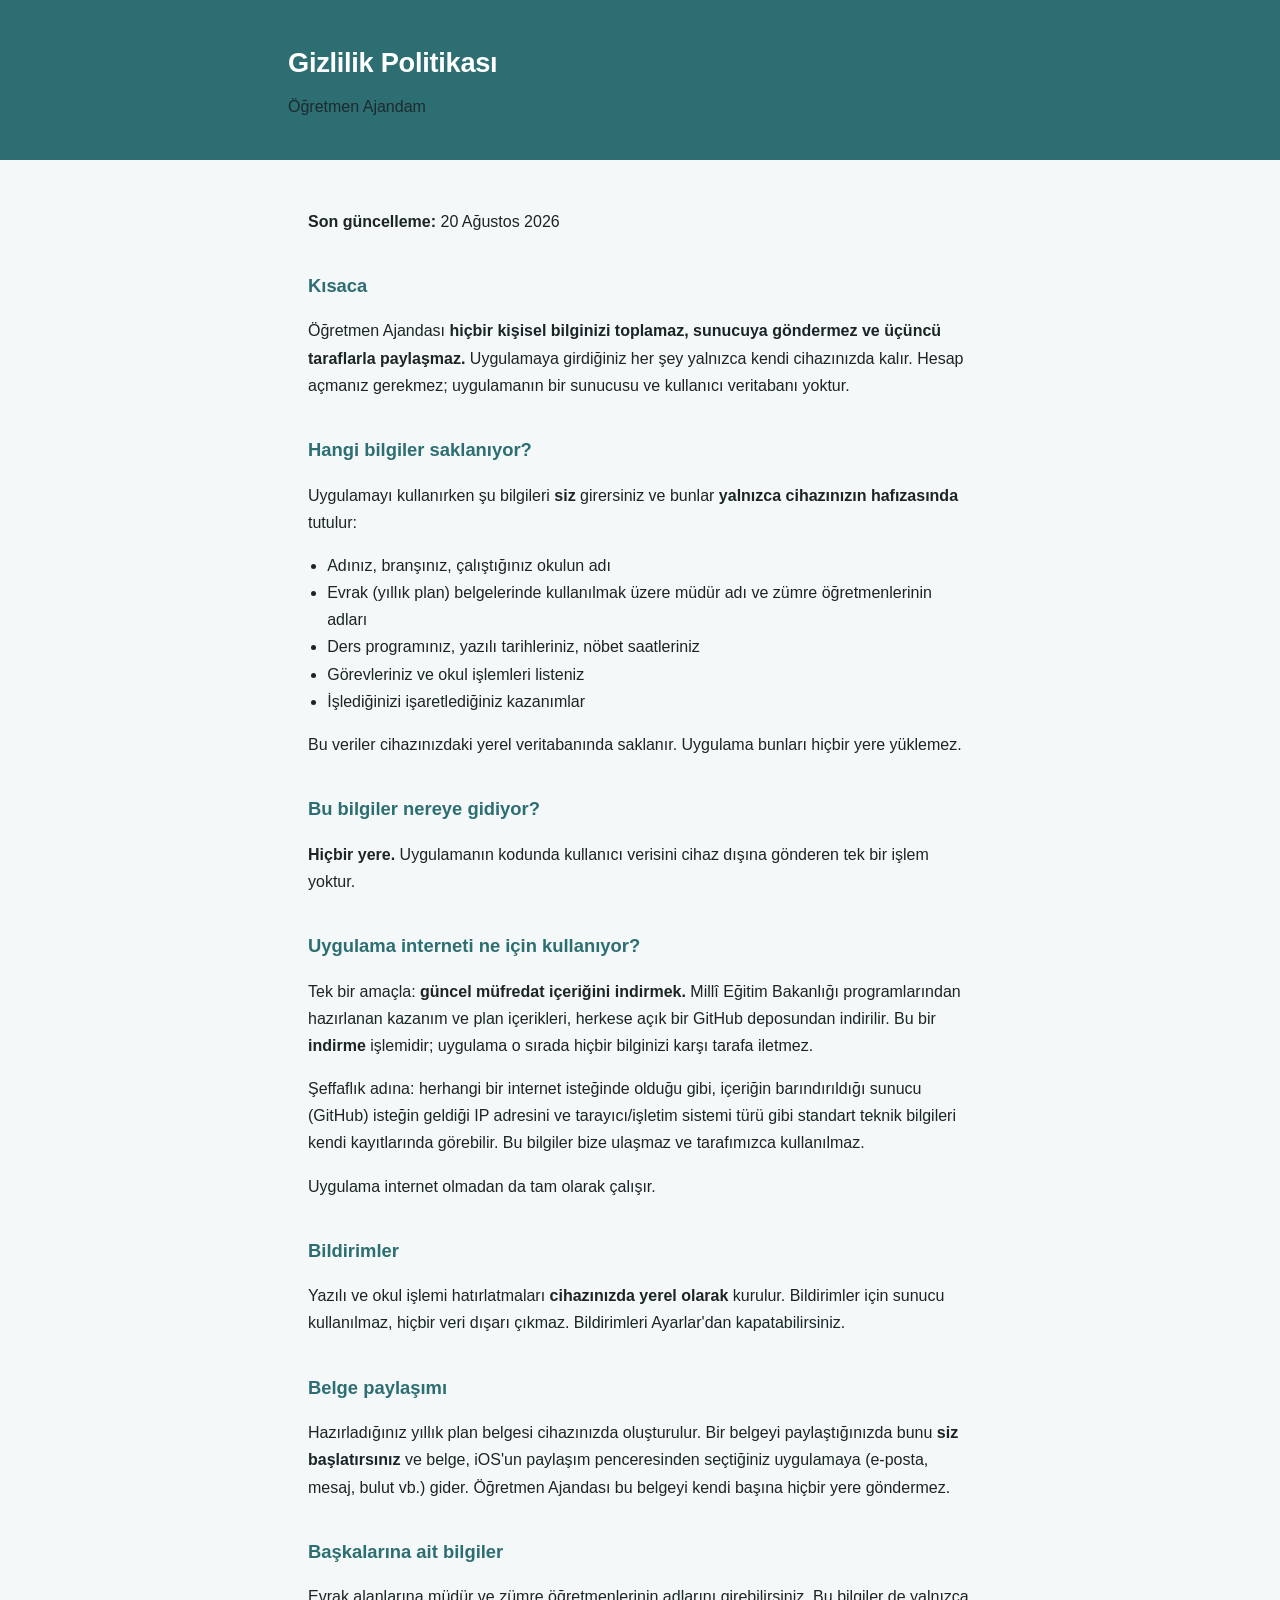
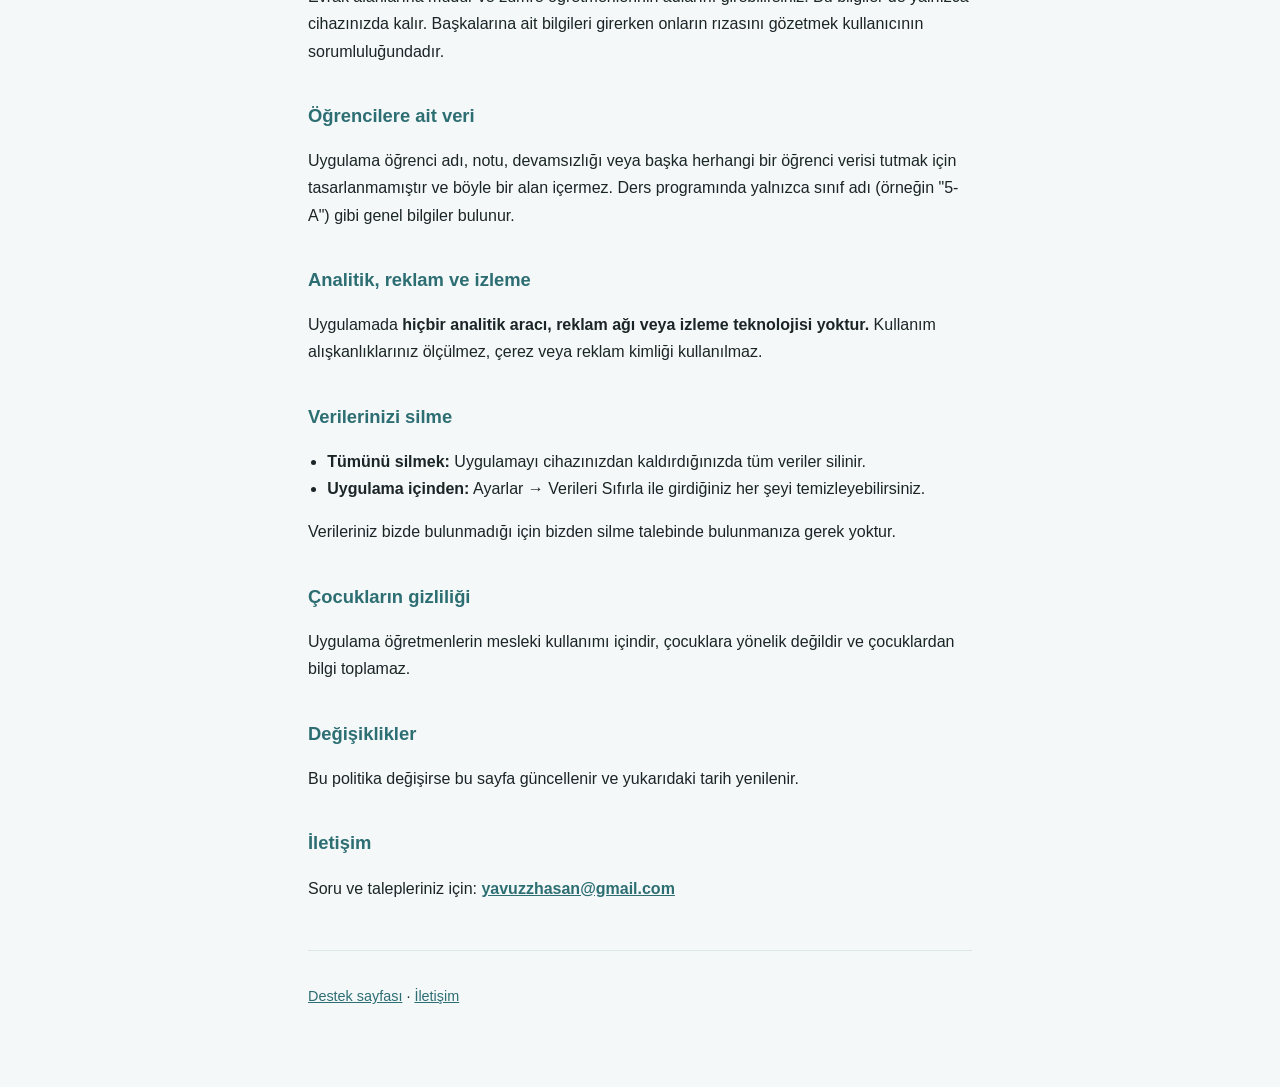
==== docs/gizlilik.html @ 54bf736d "Destek ve gizlilik sayfaları (GitHub Pages) App Store, destek URL'si ve gizlilik politikası URL'si o" ====
<!doctype html>
<html lang="tr">
<head>
<meta charset="utf-8">
<meta name="viewport" content="width=device-width,initial-scale=1">
<title>Öğretmen Ajandam — Gizlilik Politikası</title>
<link rel="stylesheet" href="ortak.css">
</head>
<body>
<header><div class="kap">
  <h1>Gizlilik Politikası</h1>
  <p>Öğretmen Ajandam</p>
</div></header>

<div class="kap">
<p><strong>Son güncelleme:</strong> 20 Ağustos 2026</p>
<h2>Kısaca</h2>
<p>Öğretmen Ajandası <strong>hiçbir kişisel bilginizi toplamaz, sunucuya göndermez ve üçüncü taraflarla paylaşmaz.</strong> Uygulamaya girdiğiniz her şey yalnızca kendi cihazınızda kalır. Hesap açmanız gerekmez; uygulamanın bir sunucusu ve kullanıcı veritabanı yoktur.</p>
<h2>Hangi bilgiler saklanıyor?</h2>
<p>Uygulamayı kullanırken şu bilgileri <strong>siz</strong> girersiniz ve bunlar <strong>yalnızca cihazınızın hafızasında</strong> tutulur:</p>
<ul><li>Adınız, branşınız, çalıştığınız okulun adı</li><li>Evrak (yıllık plan) belgelerinde kullanılmak üzere müdür adı ve zümre öğretmenlerinin adları</li><li>Ders programınız, yazılı tarihleriniz, nöbet saatleriniz</li><li>Görevleriniz ve okul işlemleri listeniz</li><li>İşlediğinizi işaretlediğiniz kazanımlar</li></ul>
<p>Bu veriler cihazınızdaki yerel veritabanında saklanır. Uygulama bunları hiçbir yere yüklemez.</p>
<h2>Bu bilgiler nereye gidiyor?</h2>
<p><strong>Hiçbir yere.</strong> Uygulamanın kodunda kullanıcı verisini cihaz dışına gönderen tek bir işlem yoktur.</p>
<h2>Uygulama interneti ne için kullanıyor?</h2>
<p>Tek bir amaçla: <strong>güncel müfredat içeriğini indirmek.</strong> Millî Eğitim Bakanlığı programlarından hazırlanan kazanım ve plan içerikleri, herkese açık bir GitHub deposundan indirilir. Bu bir <strong>indirme</strong> işlemidir; uygulama o sırada hiçbir bilginizi karşı tarafa iletmez.</p>
<p>Şeffaflık adına: herhangi bir internet isteğinde olduğu gibi, içeriğin barındırıldığı sunucu (GitHub) isteğin geldiği IP adresini ve tarayıcı/işletim sistemi türü gibi standart teknik bilgileri kendi kayıtlarında görebilir. Bu bilgiler bize ulaşmaz ve tarafımızca kullanılmaz.</p>
<p>Uygulama internet olmadan da tam olarak çalışır.</p>
<h2>Bildirimler</h2>
<p>Yazılı ve okul işlemi hatırlatmaları <strong>cihazınızda yerel olarak</strong> kurulur. Bildirimler için sunucu kullanılmaz, hiçbir veri dışarı çıkmaz. Bildirimleri Ayarlar&#x27;dan kapatabilirsiniz.</p>
<h2>Belge paylaşımı</h2>
<p>Hazırladığınız yıllık plan belgesi cihazınızda oluşturulur. Bir belgeyi paylaştığınızda bunu <strong>siz başlatırsınız</strong> ve belge, iOS&#x27;un paylaşım penceresinden seçtiğiniz uygulamaya (e-posta, mesaj, bulut vb.) gider. Öğretmen Ajandası bu belgeyi kendi başına hiçbir yere göndermez.</p>
<h2>Başkalarına ait bilgiler</h2>
<p>Evrak alanlarına müdür ve zümre öğretmenlerinin adlarını girebilirsiniz. Bu bilgiler de yalnızca cihazınızda kalır. Başkalarına ait bilgileri girerken onların rızasını gözetmek kullanıcının sorumluluğundadır.</p>
<h2>Öğrencilere ait veri</h2>
<p>Uygulama öğrenci adı, notu, devamsızlığı veya başka herhangi bir öğrenci verisi tutmak için tasarlanmamıştır ve böyle bir alan içermez. Ders programında yalnızca sınıf adı (örneğin &quot;5-A&quot;) gibi genel bilgiler bulunur.</p>
<h2>Analitik, reklam ve izleme</h2>
<p>Uygulamada <strong>hiçbir analitik aracı, reklam ağı veya izleme teknolojisi yoktur.</strong> Kullanım alışkanlıklarınız ölçülmez, çerez veya reklam kimliği kullanılmaz.</p>
<h2>Verilerinizi silme</h2>
<ul><li><strong>Tümünü silmek:</strong> Uygulamayı cihazınızdan kaldırdığınızda tüm veriler silinir.</li><li><strong>Uygulama içinden:</strong> Ayarlar → Verileri Sıfırla ile girdiğiniz her şeyi temizleyebilirsiniz.</li></ul>
<p>Verileriniz bizde bulunmadığı için bizden silme talebinde bulunmanıza gerek yoktur.</p>
<h2>Çocukların gizliliği</h2>
<p>Uygulama öğretmenlerin mesleki kullanımı içindir, çocuklara yönelik değildir ve çocuklardan bilgi toplamaz.</p>
<h2>Değişiklikler</h2>
<p>Bu politika değişirse bu sayfa güncellenir ve yukarıdaki tarih yenilenir.</p>
<h2>İletişim</h2>
<p>Soru ve talepleriniz için: <strong><a href="mailto:yavuzzhasan@gmail.com">yavuzzhasan@gmail.com</a></strong></p>
<footer>
  <p><a href="index.html">Destek sayfası</a> ·
     <a href="mailto:yavuzzhasan@gmail.com">İletişim</a></p>
</footer>
</div>
</body>
</html>
---- docs/ortak.css ----
:root{--ana:#2d6e73;--ana-acik:#8fd3d8;--metin:#1b2426;--soluk:#5a6b6e;--zemin:#f4f8f9;--kart:#fff;--cizgi:#dde7e9}
@media (prefers-color-scheme:dark){:root{--metin:#e8f0f1;--soluk:#a3b4b7;--zemin:#12191a;--kart:#1a2426;--cizgi:#2a3739;--ana-acik:#2d6e73}}
*{box-sizing:border-box}
body{margin:0;background:var(--zemin);color:var(--metin);
 font:16px/1.7 -apple-system,BlinkMacSystemFont,"Segoe UI",Roboto,Helvetica,Arial,sans-serif}
.kap{max-width:44rem;margin:0 auto;padding:2rem 1.25rem 4rem}
header{background:var(--ana);color:#fff;padding:2.5rem 1.25rem}
header .kap{padding:0;max-width:44rem}
header h1{margin:0;font-size:1.7rem;letter-spacing:-.01em}
header p{margin:.4rem 0 0;opacity:.9}
h2{margin:2.2rem 0 .6rem;font-size:1.15rem;color:var(--ana)}
@media (prefers-color-scheme:dark){h2{color:var(--ana-acik)}}
h3{margin:1.4rem 0 .3rem;font-size:1rem}
p,li{color:var(--metin)}
a{color:var(--ana)}
@media (prefers-color-scheme:dark){a{color:var(--ana-acik)}}
.kart{background:var(--kart);border:1px solid var(--cizgi);border-radius:14px;padding:1.1rem 1.25rem;margin:1rem 0}
.ozet{border-left:4px solid var(--ana)}
ul{padding-left:1.2rem}
footer{border-top:1px solid var(--cizgi);margin-top:3rem;padding-top:1.2rem;color:var(--soluk);font-size:.9rem}
code{background:var(--cizgi);padding:.1rem .35rem;border-radius:5px;font-size:.9em}
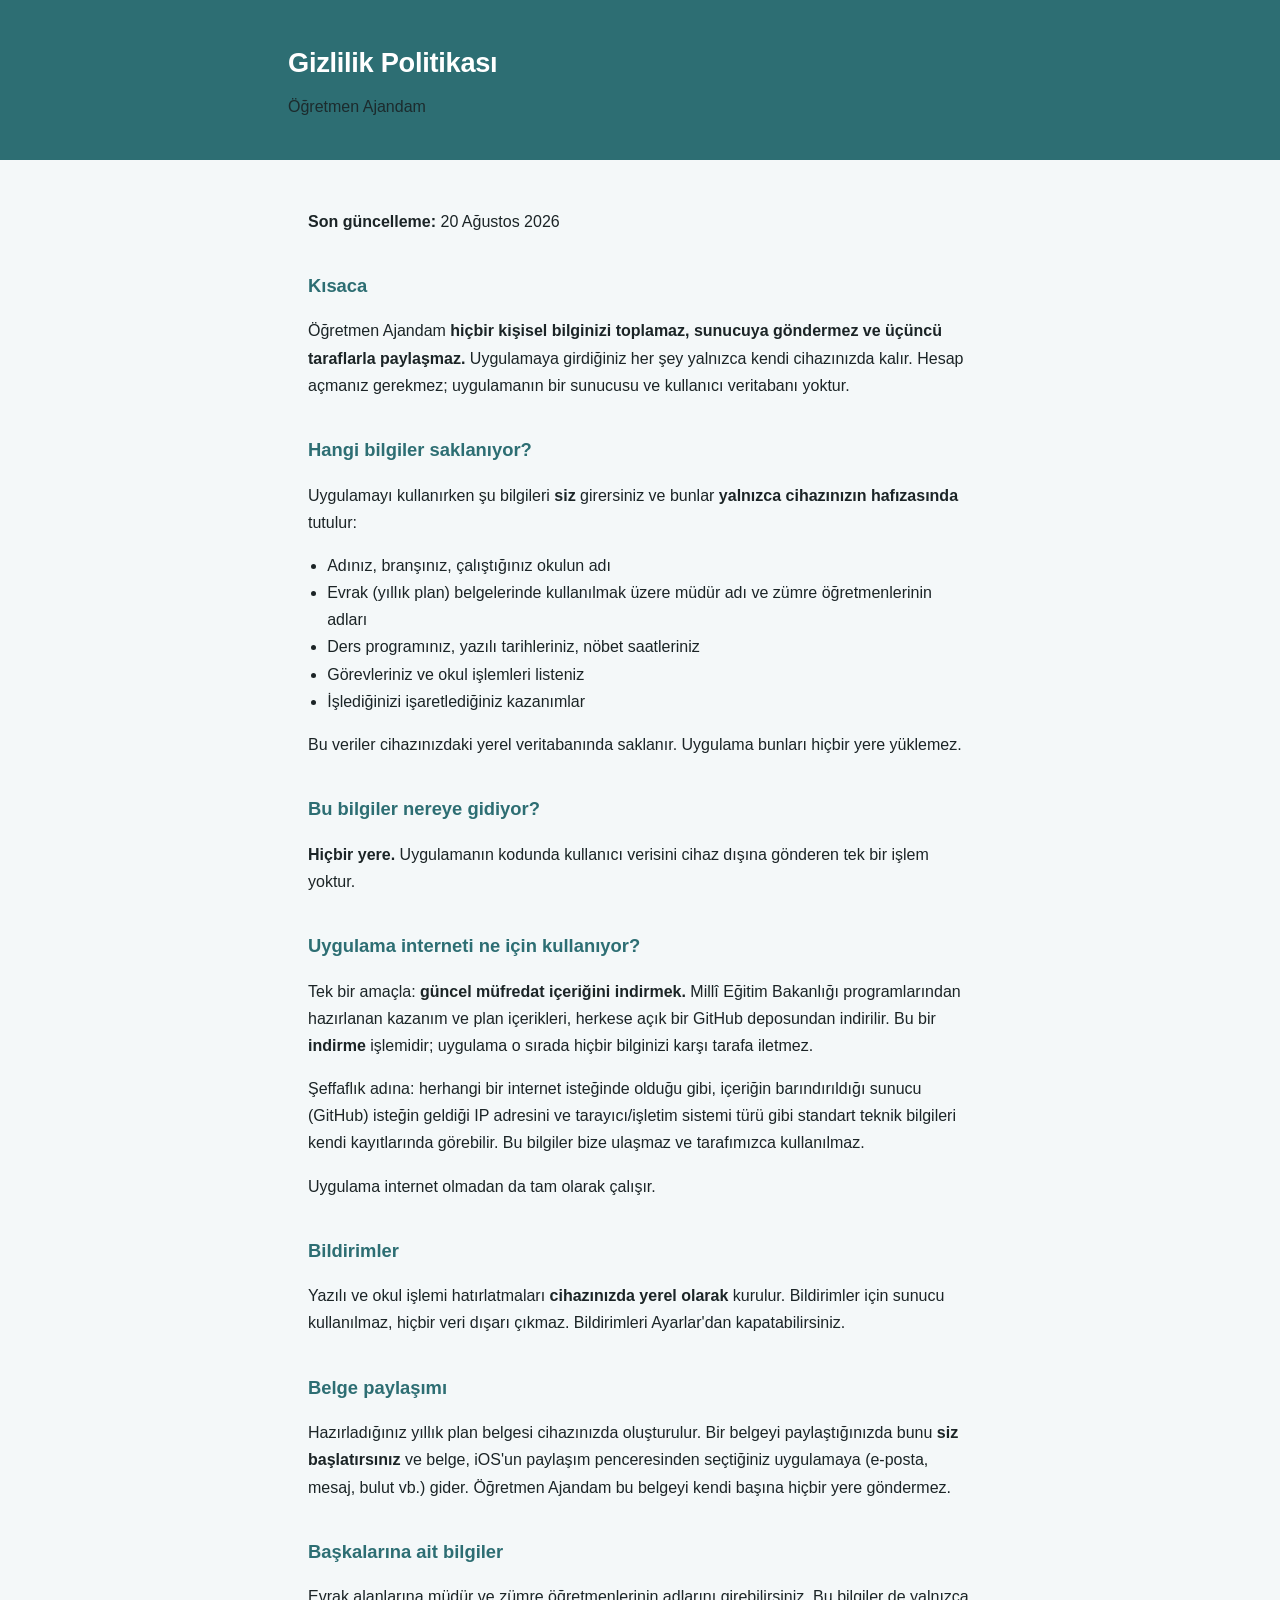
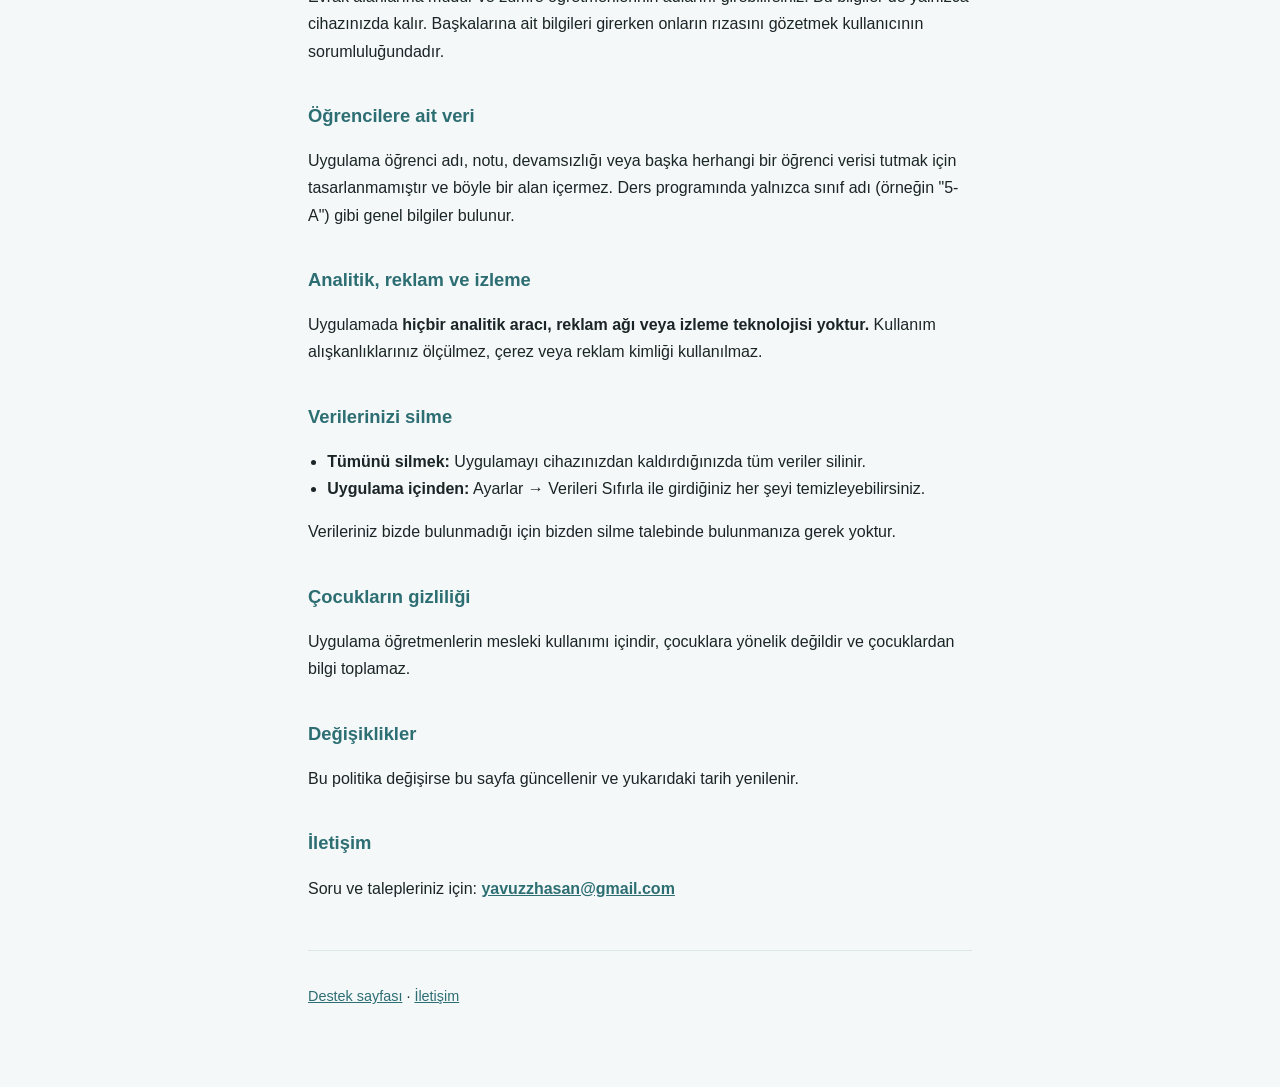
==== commit 5c24d047: "Gizlilik sayfası yeniden üretildi (uygulama adı düzeltmesi) Kaynak GIZLILIK.md'de gövdedeki iki "Öğr" ====
--- a/docs/gizlilik.html
+++ b/docs/gizlilik.html
@@ -15,7 +15,7 @@
 <div class="kap">
 <p><strong>Son güncelleme:</strong> 20 Ağustos 2026</p>
 <h2>Kısaca</h2>
-<p>Öğretmen Ajandası <strong>hiçbir kişisel bilginizi toplamaz, sunucuya göndermez ve üçüncü taraflarla paylaşmaz.</strong> Uygulamaya girdiğiniz her şey yalnızca kendi cihazınızda kalır. Hesap açmanız gerekmez; uygulamanın bir sunucusu ve kullanıcı veritabanı yoktur.</p>
+<p>Öğretmen Ajandam <strong>hiçbir kişisel bilginizi toplamaz, sunucuya göndermez ve üçüncü taraflarla paylaşmaz.</strong> Uygulamaya girdiğiniz her şey yalnızca kendi cihazınızda kalır. Hesap açmanız gerekmez; uygulamanın bir sunucusu ve kullanıcı veritabanı yoktur.</p>
 <h2>Hangi bilgiler saklanıyor?</h2>
 <p>Uygulamayı kullanırken şu bilgileri <strong>siz</strong> girersiniz ve bunlar <strong>yalnızca cihazınızın hafızasında</strong> tutulur:</p>
 <ul><li>Adınız, branşınız, çalıştığınız okulun adı</li><li>Evrak (yıllık plan) belgelerinde kullanılmak üzere müdür adı ve zümre öğretmenlerinin adları</li><li>Ders programınız, yazılı tarihleriniz, nöbet saatleriniz</li><li>Görevleriniz ve okul işlemleri listeniz</li><li>İşlediğinizi işaretlediğiniz kazanımlar</li></ul>
@@ -29,7 +29,7 @@
 <h2>Bildirimler</h2>
 <p>Yazılı ve okul işlemi hatırlatmaları <strong>cihazınızda yerel olarak</strong> kurulur. Bildirimler için sunucu kullanılmaz, hiçbir veri dışarı çıkmaz. Bildirimleri Ayarlar&#x27;dan kapatabilirsiniz.</p>
 <h2>Belge paylaşımı</h2>
-<p>Hazırladığınız yıllık plan belgesi cihazınızda oluşturulur. Bir belgeyi paylaştığınızda bunu <strong>siz başlatırsınız</strong> ve belge, iOS&#x27;un paylaşım penceresinden seçtiğiniz uygulamaya (e-posta, mesaj, bulut vb.) gider. Öğretmen Ajandası bu belgeyi kendi başına hiçbir yere göndermez.</p>
+<p>Hazırladığınız yıllık plan belgesi cihazınızda oluşturulur. Bir belgeyi paylaştığınızda bunu <strong>siz başlatırsınız</strong> ve belge, iOS&#x27;un paylaşım penceresinden seçtiğiniz uygulamaya (e-posta, mesaj, bulut vb.) gider. Öğretmen Ajandam bu belgeyi kendi başına hiçbir yere göndermez.</p>
 <h2>Başkalarına ait bilgiler</h2>
 <p>Evrak alanlarına müdür ve zümre öğretmenlerinin adlarını girebilirsiniz. Bu bilgiler de yalnızca cihazınızda kalır. Başkalarına ait bilgileri girerken onların rızasını gözetmek kullanıcının sorumluluğundadır.</p>
 <h2>Öğrencilere ait veri</h2>
--- a/docs/ortak.css
+++ b/docs/ortak.css
@@ -1,19 +1,19 @@
 :root{--ana:#2d6e73;--ana-acik:#8fd3d8;--metin:#1b2426;--soluk:#5a6b6e;--zemin:#f4f8f9;--kart:#fff;--cizgi:#dde7e9}
-@media (prefers-color-scheme:dark){:root{--metin:#e8f0f1;--soluk:#a3b4b7;--zemin:#12191a;--kart:#1a2426;--cizgi:#2a3739;--ana-acik:#2d6e73}}
+@media (prefers-color-scheme:dark){:root{--metin:#e8f0f1;--soluk:#a3b4b7;--zemin:#12191a;--kart:#1a2426;--cizgi:#2a3739;--ana:#8fd3d8}}
 *{box-sizing:border-box}
 body{margin:0;background:var(--zemin);color:var(--metin);
  font:16px/1.7 -apple-system,BlinkMacSystemFont,"Segoe UI",Roboto,Helvetica,Arial,sans-serif}
 .kap{max-width:44rem;margin:0 auto;padding:2rem 1.25rem 4rem}
-header{background:var(--ana);color:#fff;padding:2.5rem 1.25rem}
+header{background:#2d6e73;color:#fff;padding:2.5rem 1.25rem}
 header .kap{padding:0;max-width:44rem}
 header h1{margin:0;font-size:1.7rem;letter-spacing:-.01em}
 header p{margin:.4rem 0 0;opacity:.9}
 h2{margin:2.2rem 0 .6rem;font-size:1.15rem;color:var(--ana)}
-@media (prefers-color-scheme:dark){h2{color:var(--ana-acik)}}
+
 h3{margin:1.4rem 0 .3rem;font-size:1rem}
 p,li{color:var(--metin)}
 a{color:var(--ana)}
-@media (prefers-color-scheme:dark){a{color:var(--ana-acik)}}
+
 .kart{background:var(--kart);border:1px solid var(--cizgi);border-radius:14px;padding:1.1rem 1.25rem;margin:1rem 0}
 .ozet{border-left:4px solid var(--ana)}
 ul{padding-left:1.2rem}
